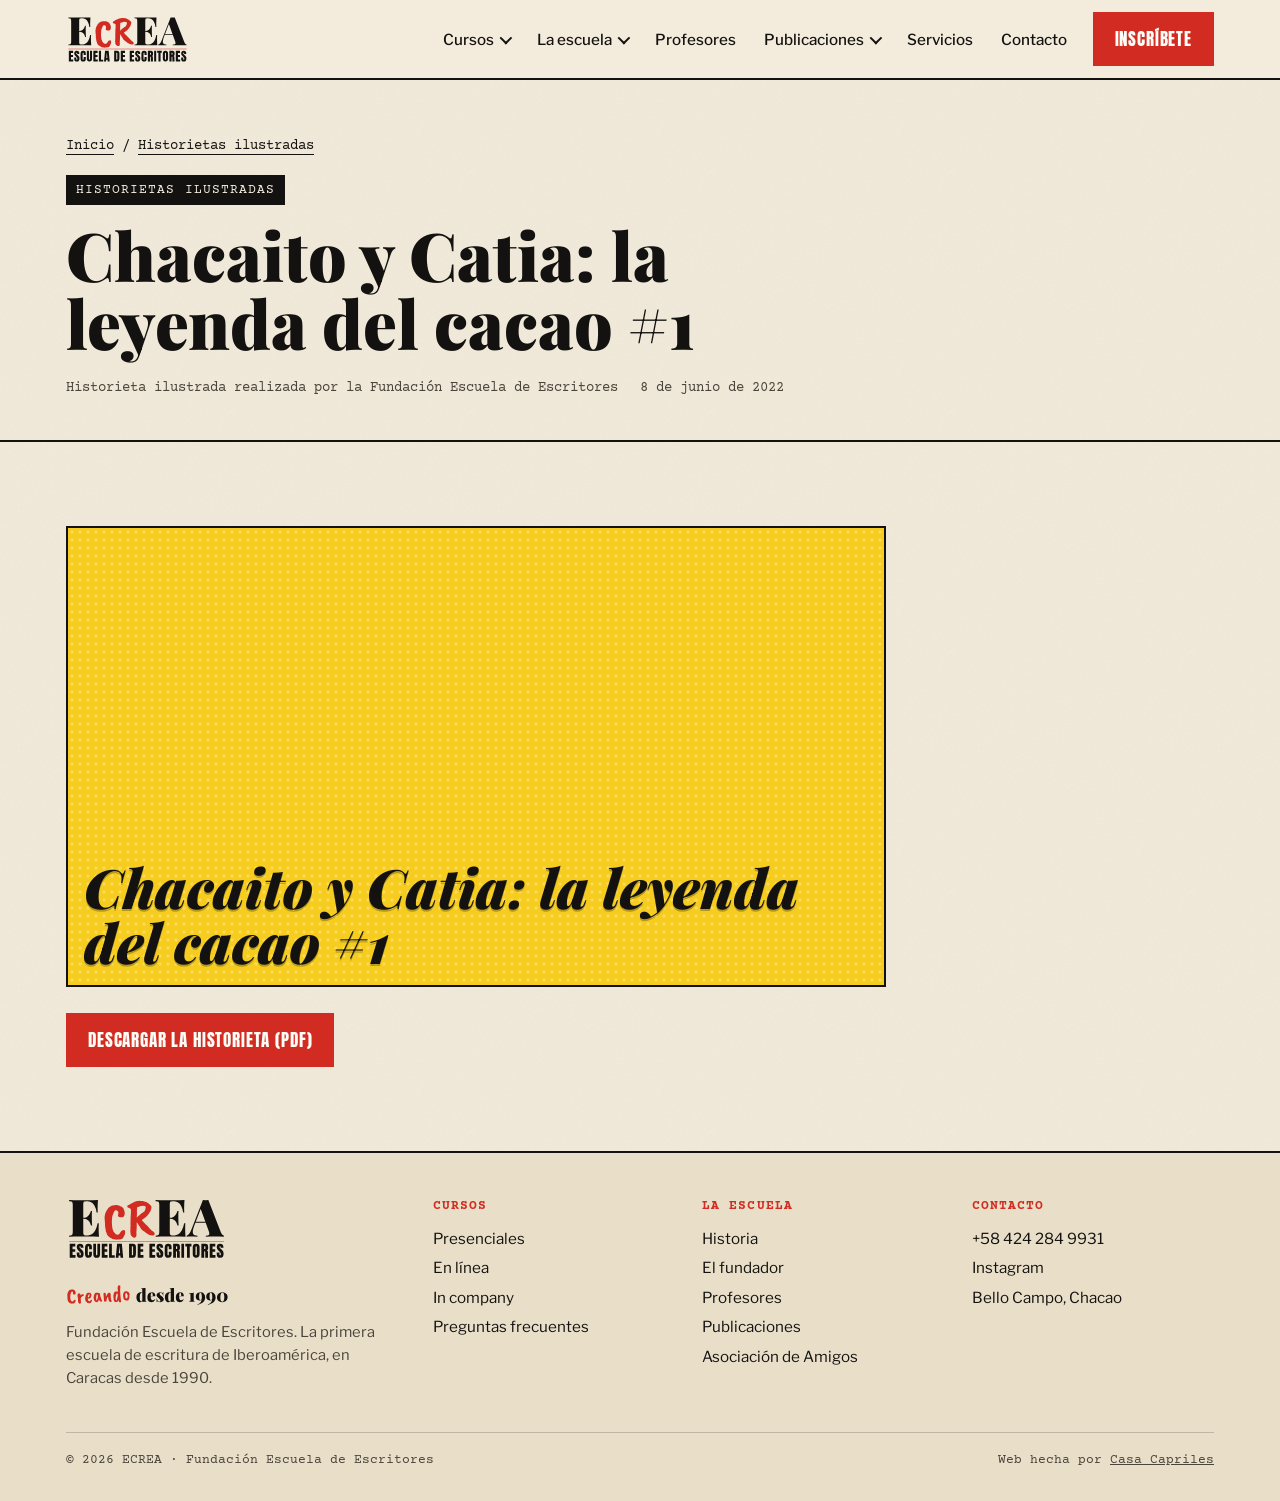
==== chacaito-y-catia-la-leyenda-del-cacao-1/index.html @ be370534 "Migrar las 5 historietas ilustradas con sus URL originales Co-Authored-By: Claude Opus 5.5 <noreply@" ====
<!doctype html>
<html lang="es">
<head>
<meta charset="utf-8">
<meta name="viewport" content="width=device-width, initial-scale=1, viewport-fit=cover">
<meta name="description" content="Chacaito y Catia: la leyenda del cacao #1: historieta ilustrada de la Fundación Escuela de Escritores ECREA.">
<meta property="og:title" content="ECREA · Escuela de Escritores">
<meta property="og:description" content="La primera escuela de escritura de Iberoamérica. Caracas, desde 1990.">
<meta property="og:url" content="https://ecrea.org/chacaito-y-catia-la-leyenda-del-cacao-1/">
<meta property="og:type" content="website">
<link rel="icon" type="image/svg+xml" href="../assets/ecrea-isotipo-claro.svg">
<style>body{margin:0}img{max-width:100%}[hidden]{display:none!important}</style>
<title>Chacaito y Catia: la leyenda del cacao #1 · ECREA</title>
<link rel="preconnect" href="https://fonts.googleapis.com">
<link rel="preconnect" href="https://fonts.gstatic.com" crossorigin>
<link rel="stylesheet" href="https://fonts.googleapis.com/css2?family=Anton&family=Courier+Prime:wght@400;700&family=Libre+Franklin:wght@400;500;700&family=Playfair+Display:ital,wght@0,700;0,900;1,700;1,900&display=swap">
<link rel="stylesheet" href="../assets/estilo.css">
</head>
<body>


<svg width="0" height="0" style="position:absolute" aria-hidden="true">
  <defs>
    <symbol id="bolt" viewBox="0 0 60 120"><path d="M36 0 L4 66 L26 66 L14 120 L58 44 L34 44 L48 0 Z" fill="#D22B21"/></symbol>
    <symbol id="bird" viewBox="0 0 64 26"><path d="M0 14 C10 4 22 2 32 16 C42 2 54 4 64 12 C52 10 42 14 32 24 C22 12 12 10 0 14 Z" fill="currentColor"/></symbol>
  </defs>
</svg>

<header class="top">
  <div class="wrap">
    <a class="logo" href="../" aria-label="ECREA · Escuela de Escritores, inicio">
      <img src="../assets/ecrea-logo-principal.svg" alt="ECREA · Escuela de Escritores" width="124" height="49">
    </a>
    <button class="burger" type="button" aria-expanded="false" aria-controls="menu"><i aria-hidden="true"></i><span>Menú</span></button>
    <nav class="main" id="menu" aria-label="Principal">
      <div class="item"><button class="top-link" type="button" aria-expanded="false" aria-controls="dd-cursos">Cursos<span class="chev" aria-hidden="true"></span></button>
        <div class="drop" id="dd-cursos"><a href="../#cursos"><b>Presenciales</b><small>En Bello Campo, Chacao</small></a><a href="../#cursos"><b>En línea</b><small>Desde cualquier país</small></a><a href="../#servicios"><b>Para empresas</b><small>Talleres in company a la medida</small></a><a href="../#cursos"><b>Preguntas frecuentes</b><small>Inscripción, pagos y certificados</small></a><a class="all" href="../#cursos">Ver todos los cursos</a></div></div>
      <div class="item"><button class="top-link" type="button" aria-expanded="false" aria-controls="dd-escuela">La escuela<span class="chev" aria-hidden="true"></span></button>
        <div class="drop" id="dd-escuela"><a href="../la-escuela/"><b>Historia</b><small>Desde 1990, la primera de Iberoamérica</small></a><a href="../la-escuela/#fundador"><b>El fundador</b><small>Vicencio González</small></a><a href="../#apoyo"><b>Asociación de Amigos</b><small>Apoya a la escuela</small></a><a class="all" href="../la-escuela/">Conoce la escuela</a></div></div>
      <div class="item"><a class="top-link" href="../profesores/">Profesores</a></div>
      <div class="item"><button class="top-link" type="button" aria-expanded="false" aria-controls="dd-pubs">Publicaciones<span class="chev" aria-hidden="true"></span></button>
        <div class="drop" id="dd-pubs"><a href="../#publicaciones"><b>Artículos y entrevistas</b><small>Ensayos, crónicas y conversaciones</small></a><a href="../#publicaciones"><b>Libros</b><small>Ediciones de la escuela</small></a><a href="../#publicaciones"><b>Escritos de alumnos</b><small>Los mejores trabajos de nuestros talleres</small></a><a href="../category/historietas-ilustradas/"><b>Historietas ilustradas</b><small>Cómics para lectores jóvenes</small></a><a href="../#publicaciones"><b>Concursos y convenios</b></a><a class="all" href="../#publicaciones">Todas las publicaciones</a></div></div>
      <div class="item"><a class="top-link" href="../#servicios">Servicios</a></div>
      <div class="item"><a class="top-link" href="../#contacto">Contacto</a></div>
      <a class="btn red" href="../#cursos">Inscríbete</a>
    </nav>
  </div>
</header>

<main id="inicio">
  <article class="comic-page">
  <header class="article-hero">
    <div class="wrap">
      <div class="crumbs"><a href="../">Inicio</a> / <a href="../category/historietas-ilustradas/">Historietas ilustradas</a></div>
      <span class="cat label">Historietas ilustradas</span>
      <h1>Chacaito y Catia: la leyenda del cacao #1</h1>
      <div class="byline"><span>Historieta ilustrada realizada por la Fundación Escuela de Escritores</span><span>8 de junio de 2022</span></div>
    </div>
  </header>
  <section class="block">
    <div class="wrap">
      <div class="cover c-yellow"><span>Chacaito y Catia: la leyenda del cacao #1</span></div>
      <div class="dl"><a class="btn red" href="https://escuelaescritorescaracas.org/wp-content/uploads/2022/08/ChacaitoyCatiaParte1_Corregido.pdf" target="_blank" rel="noopener">Descargar la historieta (PDF)</a></div>
    </div>
  </section>
  </article>
</main>

<footer>
  <div class="wrap">
    <div>
      <a class="logo" href="../" aria-label="ECREA · Escuela de Escritores, inicio"><img src="../assets/ecrea-logo-principal.svg" alt="ECREA · Escuela de Escritores" width="124" height="49"></a>
      <img class="lema" src="../assets/ecrea-lema-creando-desde-1990.svg" alt="Creando desde 1990" width="160" height="22">
      <p style="font-size:.92rem;max-width:34ch;color:var(--ink-soft)">Fundación Escuela de Escritores. La primera escuela de escritura de Iberoamérica, en Caracas desde 1990.</p>
    </div>
    <div><h5>Cursos</h5><ul><li><a href="../#cursos">Presenciales</a></li><li><a href="../#cursos">En línea</a></li><li><a href="../#servicios">In company</a></li><li><a href="../#cursos">Preguntas frecuentes</a></li></ul></div>
    <div><h5>La escuela</h5><ul><li><a href="../la-escuela/">Historia</a></li><li><a href="../la-escuela/#fundador">El fundador</a></li><li><a href="../profesores/">Profesores</a></li><li><a href="../#publicaciones">Publicaciones</a></li><li><a href="../#apoyo">Asociación de Amigos</a></li></ul></div>
    <div><h5>Contacto</h5><ul><li>+58 424 284 9931</li><li><a href="https://www.instagram.com/ecrea.caracas/" target="_blank" rel="noopener">Instagram</a></li><li>Bello Campo, Chacao</li></ul></div>
    <div class="legal"><span>© 2026 ECREA · Fundación Escuela de Escritores</span><span>Web hecha por <a href="https://casacapriles.com" target="_blank" rel="noopener" style="text-decoration:underline">Casa Capriles</a></span></div>
  </div>
</footer>

<script src="../assets/main.js"></script>

</body>
</html>
---- assets/estilo.css ----
/* Layout: collage de papel rasgado sobre crema; bandas a sangre con contenido en columna de 1180px */
:root{
  --paper:#F3ECDD; --paper-2:#E9DFC9; --ink:#141210; --ink-soft:#4A443B;
  --red:#D22B21; --yellow:#F6CD1E; --blue:#1E4D8C; --white:#FFFDF8;
  --f-display:"Playfair Display", Georgia, "Times New Roman", serif;
  --f-cond:"Anton", "Oswald", Impact, "Arial Narrow", sans-serif;
  --f-body:"Libre Franklin", "Helvetica Neue", Arial, sans-serif;
  --f-type:"Courier Prime", "Courier New", monospace;
  --max:1180px;
  color-scheme:light;
}
*{box-sizing:border-box}
html{scroll-behavior:smooth}
body{
  background:var(--paper); color:var(--ink); font-family:var(--f-body); font-size:17px; line-height:1.55;
  background-image:url("data:image/svg+xml,%3Csvg xmlns='http://www.w3.org/2000/svg' width='240' height='240'%3E%3Cfilter id='n'%3E%3CfeTurbulence type='fractalNoise' baseFrequency='.85' numOctaves='3' stitchTiles='stitch'/%3E%3CfeColorMatrix values='0 0 0 0 .35 0 0 0 0 .28 0 0 0 0 .18 0 0 0 .09 0'/%3E%3C/filter%3E%3Crect width='100%25' height='100%25' filter='url(%23n)'/%3E%3C/svg%3E");
}
body::before{content:"";position:fixed;inset:0 0 auto;height:env(safe-area-inset-top,0px);z-index:10;background:var(--paper)}
a{color:inherit}
:focus-visible{outline:3px solid var(--blue);outline-offset:3px}
.wrap{max-width:var(--max);margin:0 auto;padding-left:max(16px,env(safe-area-inset-left,0px));padding-right:max(16px,env(safe-area-inset-right,0px))}
h1,h2,h3{text-wrap:balance;margin:0}
.label{font-family:var(--f-type);font-size:.82rem;letter-spacing:.08em;text-transform:uppercase}
.mark{background:linear-gradient(100deg,transparent 0 2%,var(--yellow) 2% 97%,transparent 97%);background-size:100% 62%;background-repeat:no-repeat;background-position:0 78%;padding:0 .08em}
.torn{position:relative}

/* ---------- Cabecera ---------- */
header.top{position:sticky;top:env(safe-area-inset-top,0px);z-index:20;background:var(--paper);border-bottom:2px solid var(--ink)}
.top .wrap{display:flex;align-items:center;justify-content:space-between;gap:20px;padding-block:12px}
.logo{display:inline-block;line-height:0;text-decoration:none}
.logo img{height:49px;width:auto;display:block}
footer .logo img{height:64px}
.lema{display:block;height:22px;width:auto;margin-top:16px}
nav.main{display:flex;gap:22px;flex-wrap:wrap;align-items:center}


.btn{display:inline-flex;align-items:center;gap:8px;font-family:var(--f-cond);font-size:1.05rem;letter-spacing:.05em;text-transform:uppercase;text-decoration:none;padding:12px 20px;border:2px solid var(--ink);background:var(--ink);color:var(--white);transition:transform .15s ease, box-shadow .15s ease}
.btn:hover{transform:translate(-2px,-2px);box-shadow:4px 4px 0 var(--red)}
.btn.ghost{background:transparent;color:var(--ink)}
.btn.red{background:var(--red);border-color:var(--red)}
.menu-toggle{display:none}


/* ---------- Hero ---------- */
.hero{position:relative;overflow:hidden;padding-block:56px 72px}
.hero .wrap{display:grid;grid-template-columns:1.25fr .9fr;gap:40px;align-items:center}
.hero-copy{position:relative;z-index:2;min-width:0}
.hero .kicker{display:inline-block;background:var(--ink);color:var(--paper);padding:6px 12px;margin-bottom:22px}
.hero h1{font-family:var(--f-display);font-weight:900;font-size:clamp(2.9rem,7.4vw,6.4rem);line-height:.92;letter-spacing:-.015em}
.hero h1 em{font-style:italic;color:var(--red)}
.hero h1 .cond{display:block;font-family:var(--f-cond);font-weight:400;font-size:.52em;letter-spacing:.02em;line-height:1.05;margin-top:.25em;text-transform:uppercase}
.hero p.lead{font-size:1.2rem;max-width:34ch;margin:26px 0 30px;color:var(--ink-soft)}
.hero .ctas{display:flex;gap:14px;flex-wrap:wrap}

.collage{position:relative;aspect-ratio:4/5;max-width:100%;min-width:0}
.sheet{position:absolute;box-shadow:0 10px 24px rgba(40,30,10,.18)}
.sheet.year{inset:6% 4% 18% 8%;background:var(--ink);color:var(--paper);transform:rotate(-3deg);display:flex;flex-direction:column;justify-content:flex-end;padding:8% 9% 13%;overflow:hidden}
.sheet.year::before{content:"";position:absolute;inset:0;background-image:radial-gradient(circle,rgba(243,236,221,.22) 1.2px,transparent 1.6px);background-size:7px 7px;mask-image:linear-gradient(160deg,#000 10%,transparent 70%);-webkit-mask-image:linear-gradient(160deg,#000 10%,transparent 70%)}
.sheet.year .big{position:relative;font-family:var(--f-cond);font-size:clamp(5rem,13vw,10.5rem);line-height:.82;letter-spacing:-.01em}
.sheet.year .cap{position:relative;font-family:var(--f-type);font-size:.85rem;max-width:26ch;margin-top:12px;color:var(--paper-2)}
.sheet.strip{left:-4%;right:20%;bottom:9%;height:15%;background:var(--yellow);transform:rotate(2.5deg);display:flex;align-items:center;padding:0 7%}
.sheet.strip span{font-family:var(--f-display);font-weight:900;font-style:italic;font-size:clamp(1.15rem,2.4vw,1.9rem)}
.sheet.note{right:0;top:0;width:44%;background:var(--white);transform:rotate(5deg);padding:14px 16px;font-family:var(--f-type);font-size:.8rem;line-height:1.35}
.sheet.note b{display:block;font-family:var(--f-cond);font-weight:400;font-size:1.25rem;color:var(--blue);letter-spacing:.03em;margin-bottom:4px}
.bolt{position:absolute;z-index:3;filter:drop-shadow(0 6px 10px rgba(120,20,10,.25))}
.bolt.b1{width:22%;left:-6%;top:22%;transform:rotate(-12deg)}
.bolt.b2{width:12%;right:6%;bottom:-2%;transform:rotate(18deg)}
.birds{position:absolute;z-index:3;right:-2%;top:42%;width:38%;color:var(--ink)}
.hero .birds-bg{position:absolute;left:44%;top:6%;width:120px;opacity:.75;z-index:1}

@media (max-width:860px){
  .hero .wrap{grid-template-columns:1fr}
  .collage{max-width:440px;width:100%;margin:10px auto 0}
}

/* ---------- Cifras ---------- */
.stats{background:var(--red);color:var(--white)}
.stats .wrap{display:grid;grid-template-columns:repeat(4,1fr);padding-block:30px}
.stat{padding:6px 22px;border-left:2px solid rgba(255,253,248,.35);min-width:0}
.stat:first-child{border-left:0;padding-left:0}
.stat .n{font-family:var(--f-cond);font-size:clamp(2.4rem,5vw,3.8rem);line-height:1;font-variant-numeric:tabular-nums}
.stat .t{font-size:.95rem;margin-top:6px;max-width:22ch}
@media (max-width:760px){
  .stats .wrap{grid-template-columns:1fr 1fr;row-gap:22px}
  .stat:nth-child(3){border-left:0;padding-left:0}
}

/* ---------- Secciones ---------- */
section.block{padding-block:84px}
.sec-head{display:flex;justify-content:space-between;align-items:end;gap:24px;flex-wrap:wrap;margin-bottom:40px}
.sec-head h2{font-family:var(--f-display);font-weight:900;font-size:clamp(2.2rem,4.6vw,3.6rem);line-height:1}
.sec-head .label{color:var(--red);display:block;margin-bottom:10px}
.sec-head a.more{font-family:var(--f-cond);text-transform:uppercase;letter-spacing:.05em;text-decoration:none;border-bottom:3px solid var(--red);padding-bottom:2px}

/* Cursos */
.courses{display:grid;grid-template-columns:repeat(3,1fr);gap:26px}
.course{background:var(--white);border:2px solid var(--ink);display:flex;flex-direction:column;min-width:0;transition:transform .18s ease, box-shadow .18s ease}
.course:hover{transform:translate(-3px,-3px);box-shadow:6px 6px 0 var(--ink)}
.course .band{height:118px;position:relative;overflow:hidden;border-bottom:2px solid var(--ink)}
.course:nth-child(1) .band{background:var(--blue)}
.course:nth-child(2) .band{background:var(--yellow)}
.course:nth-child(3) .band{background:var(--red)}
.course .band .glyph{position:absolute;right:14px;bottom:-22px;font-family:var(--f-display);font-weight:900;font-style:italic;font-size:8rem;line-height:1;color:rgba(255,253,248,.9)}
.course:nth-child(2) .band .glyph{color:var(--ink)}
.course .band .tag{position:absolute;left:16px;top:14px;background:var(--ink);color:var(--paper);padding:4px 9px}
.course .body{padding:20px 20px 22px;display:flex;flex-direction:column;gap:10px;flex:1}
.course h3{font-family:var(--f-display);font-weight:900;font-size:1.45rem;line-height:1.1}
.course .meta{font-family:var(--f-type);font-size:.85rem;color:var(--ink-soft);display:flex;flex-wrap:wrap;gap:4px 14px}
.course p{margin:0;font-size:.97rem}
.course .go{margin-top:auto;padding-top:8px;font-family:var(--f-cond);text-transform:uppercase;letter-spacing:.05em;text-decoration:none;color:var(--red)}
@media (max-width:900px){.courses{grid-template-columns:1fr}}

/* Historia */
.history{background:var(--ink);color:var(--paper);position:relative;overflow:hidden}
.history .sec-head h2{color:var(--paper)}
.history .sec-head .label{color:var(--yellow)}
.history .intro{font-family:var(--f-display);font-style:italic;font-weight:700;font-size:clamp(1.3rem,2.4vw,1.75rem);line-height:1.35;max-width:46ch;margin:0 0 56px}
.history .intro .mark{color:var(--ink)}
.timeline{list-style:none;margin:0;padding:0;display:grid;grid-template-columns:repeat(3,1fr);gap:0;border-top:2px solid rgba(243,236,221,.25)}
.timeline li{padding:26px 26px 30px 0;border-bottom:2px solid rgba(243,236,221,.15);min-width:0}
.timeline li:not(:nth-child(3n+1)){padding-left:26px;border-left:2px solid rgba(243,236,221,.15)}
.timeline .y{font-family:var(--f-cond);font-size:2.6rem;line-height:1;color:var(--yellow)}
.timeline li:nth-child(1) .y{color:var(--red)}
.timeline h3{font-family:var(--f-body);font-weight:700;font-size:1.08rem;margin:10px 0 6px}
.timeline p{margin:0;font-size:.95rem;color:#CFC6B4}
@media (max-width:900px){
  .timeline{grid-template-columns:1fr}
  .timeline li,.timeline li:not(:nth-child(3n+1)){padding:22px 0;border-left:0}
}

/* Maestros */
.masters{padding-block:84px;position:relative;overflow:hidden}
.masters .wrap{position:relative}
.names{display:flex;flex-wrap:wrap;gap:6px 22px;align-items:baseline;margin-top:8px}
.names span{font-family:var(--f-display);font-weight:900;line-height:1.05}
.names span:nth-child(3n){font-family:var(--f-cond);font-weight:400;text-transform:uppercase;letter-spacing:.01em}
.names span:nth-child(4n+1){font-style:italic}
.names .s1{font-size:clamp(2.2rem,5.4vw,4.4rem)}
.names .s2{font-size:clamp(1.6rem,3.6vw,2.9rem)}
.names .s3{font-size:clamp(1.2rem,2.4vw,1.9rem);color:var(--ink-soft)}
.names .hi{color:var(--red)}
.names .bl{color:var(--blue)}
.masters .foot{margin-top:32px;max-width:60ch;color:var(--ink-soft)}

/* Publicaciones */
.pubs{display:grid;grid-template-columns:1.3fr 1fr;gap:28px}
.feature{position:relative;background:var(--yellow);border:2px solid var(--ink);padding:34px;display:flex;flex-direction:column;gap:14px;min-width:0}
.feature .label{color:var(--ink)}
.feature h3{font-family:var(--f-display);font-weight:900;font-size:clamp(1.9rem,3.6vw,2.9rem);line-height:1.02}
.feature p{margin:0;max-width:52ch}
.feature .by{font-family:var(--f-type);font-size:.9rem}
.feature .stamp{position:absolute;right:22px;top:-18px;transform:rotate(8deg);background:var(--red);color:var(--white);font-family:var(--f-cond);letter-spacing:.06em;padding:8px 12px;font-size:.95rem}
.list{display:flex;flex-direction:column;border-top:2px solid var(--ink);min-width:0}
.list a{display:grid;grid-template-columns:auto 1fr;gap:4px 16px;padding:18px 0;border-bottom:2px solid var(--ink);text-decoration:none}
.list a:hover h4{color:var(--red)}
.list .cat{grid-column:1/-1;font-family:var(--f-type);font-size:.78rem;letter-spacing:.06em;text-transform:uppercase;color:var(--blue)}
.list h4{grid-column:1/-1;margin:0;font-family:var(--f-display);font-weight:700;font-size:1.25rem;line-height:1.2}
.cats{display:flex;flex-wrap:wrap;gap:8px;margin-top:20px}
.cats a{font-family:var(--f-type);font-size:.82rem;text-decoration:none;border:1.5px solid var(--ink);padding:5px 10px;background:var(--white)}
.cats a:hover{background:var(--ink);color:var(--paper)}
@media (max-width:900px){.pubs{grid-template-columns:1fr}}

/* Servicios */
.services{display:grid;grid-template-columns:repeat(3,1fr);gap:0;border:2px solid var(--ink);background:var(--white)}
.svc{padding:28px;min-width:0}
.svc + .svc{border-left:2px solid var(--ink)}
.svc .label{color:var(--red)}
.svc h3{font-family:var(--f-cond);font-weight:400;font-size:1.9rem;letter-spacing:.01em;text-transform:uppercase;margin:8px 0 8px;line-height:1.05}
.svc p{margin:0;font-size:.97rem;color:var(--ink-soft)}
@media (max-width:900px){.services{grid-template-columns:1fr}.svc + .svc{border-left:0;border-top:2px solid var(--ink)}}

/* Sede + Contacto */
.visit{background:var(--blue);color:var(--white)}
.visit .wrap{display:grid;grid-template-columns:1.1fr 1fr;gap:48px;padding-block:80px;align-items:center}
.visit h2{font-family:var(--f-display);font-weight:900;font-size:clamp(2.2rem,4.6vw,3.6rem);line-height:1}
.visit h2 em{color:var(--yellow)}
.visit .addr{font-size:1.1rem;margin:20px 0 0;max-width:40ch}
.card-contact{background:var(--paper);color:var(--ink);padding:28px;transform:rotate(-1.5deg);box-shadow:0 14px 30px rgba(0,0,0,.25);min-width:0}
.card-contact dl{margin:0;display:grid;grid-template-columns:auto 1fr;gap:12px 18px}
.card-contact dt{font-family:var(--f-type);font-size:.8rem;text-transform:uppercase;letter-spacing:.07em;color:var(--ink-soft);padding-top:3px}
.card-contact dd{margin:0;font-weight:700;overflow-wrap:anywhere}
.card-contact .btn{margin-top:22px}
@media (max-width:860px){.visit .wrap{grid-template-columns:1fr}}

/* Apoyo */
.support .wrap{display:flex;gap:30px;align-items:center;justify-content:space-between;flex-wrap:wrap;padding-block:56px}
.support p{font-family:var(--f-display);font-weight:900;font-size:clamp(1.5rem,3vw,2.2rem);line-height:1.15;margin:0;max-width:30ch}

footer{border-top:2px solid var(--ink);background:var(--paper-2)}
footer .wrap{display:grid;grid-template-columns:1.4fr 1fr 1fr 1fr;gap:28px;padding-block:44px 30px}
footer h5{font-family:var(--f-type);text-transform:uppercase;letter-spacing:.08em;font-size:.8rem;margin:0 0 10px;color:var(--red)}
footer ul{list-style:none;margin:0;padding:0;display:flex;flex-direction:column;gap:6px;font-size:.95rem}
footer a{text-decoration:none}
footer a:hover{text-decoration:underline}
footer .legal{grid-column:1/-1;border-top:1px solid rgba(20,18,16,.2);padding-top:18px;font-family:var(--f-type);font-size:.8rem;color:var(--ink-soft);display:flex;justify-content:space-between;gap:12px;flex-wrap:wrap}
@media (max-width:860px){footer .wrap{grid-template-columns:1fr 1fr}}

/* Entrada de la portada */
@media (prefers-reduced-motion:no-preference){
  .hero h1,.hero p.lead,.hero .ctas{animation:rise .7s cubic-bezier(.2,.7,.2,1) both}
  .hero p.lead{animation-delay:.08s}.hero .ctas{animation-delay:.14s}
  .sheet,.bolt,.birds{animation:drop .8s cubic-bezier(.2,.8,.2,1) both}
  .sheet.strip{animation-delay:.15s}.sheet.note{animation-delay:.25s}.bolt{animation-delay:.35s}.birds{animation-delay:.45s}
  @keyframes rise{from{transform:translateY(14px)}to{transform:none}}
  @keyframes drop{from{translate:0 -10px;scale:1.03}to{translate:0 0;scale:1}}
}

/* ---------- Fundador ---------- */
.founder{display:grid;grid-template-columns:minmax(0,300px) 1fr;gap:44px;align-items:center;margin-top:64px;padding-top:56px;border-top:2px solid rgba(243,236,221,.25)}
.portrait{position:relative;aspect-ratio:4/5;max-width:100%;background:var(--paper);color:var(--ink);transform:rotate(-2.5deg);display:flex;align-items:center;justify-content:center;overflow:hidden}
.portrait::before{content:"";position:absolute;inset:0;background-image:radial-gradient(circle,rgba(20,18,16,.28) 1.3px,transparent 1.7px);background-size:7px 7px;-webkit-mask-image:linear-gradient(200deg,#000 15%,transparent 75%);mask-image:linear-gradient(200deg,#000 15%,transparent 75%)}
.portrait img{position:absolute;inset:0;width:100%;height:100%;object-fit:cover;filter:grayscale(1) contrast(1.1)}
.portrait .ini{position:relative;font-family:var(--f-display);font-weight:900;font-style:italic;font-size:6.5rem;line-height:1}
.portrait .ini b{color:var(--red);font-weight:900}
.portrait .tape{position:absolute;left:50%;top:-10px;width:110px;height:30px;margin-left:-55px;background:var(--yellow);opacity:.92;transform:rotate(3deg)}
.founder .role{display:inline-block;background:var(--red);color:var(--white);padding:5px 10px}
.founder h3{font-family:var(--f-display);font-weight:900;font-size:clamp(2.2rem,4.4vw,3.4rem);line-height:1;margin:14px 0 16px;color:var(--paper)}
.founder p{margin:0 0 14px;max-width:58ch;color:#CFC6B4;font-size:1.05rem}
.founder p strong{color:var(--paper)}
.founder .go{display:inline-block;margin-top:8px;font-family:var(--f-cond);text-transform:uppercase;letter-spacing:.05em;text-decoration:none;color:var(--yellow);border-bottom:3px solid var(--yellow);padding-bottom:2px}
@media (max-width:760px){.founder{grid-template-columns:1fr;gap:30px}.portrait{max-width:260px}}

/* ---------- Páginas internas ---------- */
.page-hero{padding-block:64px 48px;border-bottom:2px solid var(--ink)}
.page-hero h1{font-family:var(--f-display);font-weight:900;font-size:clamp(2.8rem,7vw,5.6rem);line-height:.95;letter-spacing:-.01em;margin-top:14px}
.page-hero h1 em{color:var(--red)}
.page-hero p{font-size:1.2rem;max-width:52ch;color:var(--ink-soft);margin:22px 0 0}
.crumbs{font-family:var(--f-type);font-size:.85rem}
.crumbs a{text-decoration:none;border-bottom:1px solid currentColor}
.prose{max-width:68ch}
.prose p{margin:0 0 1.1em;font-size:1.08rem}
.prose h3{font-family:var(--f-display);font-weight:900;font-size:1.7rem;margin:1.6em 0 .5em}
.founders-list{display:flex;flex-wrap:wrap;gap:10px;list-style:none;padding:0;margin:18px 0 0}
.founders-list li{border:1.5px solid var(--ink);background:var(--white);padding:6px 12px;font-weight:500}
.founders-list li.hl{background:var(--red);border-color:var(--red);color:var(--white)}
.quote{margin:40px 0;padding:26px 30px;background:var(--yellow);border:2px solid var(--ink);font-family:var(--f-display);font-style:italic;font-weight:700;font-size:1.35rem;line-height:1.35}
.quote cite{display:block;margin-top:12px;font-family:var(--f-type);font-style:normal;font-weight:400;font-size:.85rem}
.history.light{background:transparent;color:var(--ink)}

/* ---------- Menú con desplegables ---------- */
nav.main{gap:4px}
nav.main > .item{position:relative}
nav.main .top-link{display:inline-flex;align-items:center;gap:6px;padding:10px 12px;font:500 .95rem var(--f-body);color:var(--ink);background:none;border:0;cursor:pointer;text-decoration:none}
nav.main .top-link .chev{width:9px;height:9px;border-right:2px solid currentColor;border-bottom:2px solid currentColor;transform:rotate(45deg) translateY(-2px);transition:transform .15s ease}
nav.main .item.open .chev{transform:rotate(-135deg) translate(-1px,-1px)}
nav.main .top-link:hover,nav.main .item.open > .top-link,nav.main .top-link[aria-current]{text-decoration:underline;text-decoration-color:var(--red);text-decoration-thickness:3px;text-underline-offset:6px}
.drop{position:absolute;left:0;top:100%;min-width:250px;background:var(--white);border:2px solid var(--ink);box-shadow:6px 6px 0 var(--ink);padding:8px 0;display:none;z-index:30}
nav.main .item.open > .drop{display:block}
@media (hover:hover) and (min-width:981px){nav.main .item:hover > .drop{display:block}}
.drop a{display:block;padding:9px 18px;text-decoration:none;line-height:1.25}
.drop a b{display:block;font-weight:500;font-size:.97rem}
.drop a small{display:block;font-size:.8rem;color:var(--ink-soft);margin-top:2px}
.drop a:hover,.drop a:focus-visible{background:var(--yellow)}
.drop .all{border-top:1.5px solid var(--ink);margin-top:6px;padding-top:11px;font-family:var(--f-cond);text-transform:uppercase;letter-spacing:.05em;font-size:.95rem;color:var(--red)}
nav.main .btn{margin-left:10px}
.burger{display:none;align-items:center;gap:10px;background:none;border:2px solid var(--ink);padding:9px 12px;font:400 1rem var(--f-cond);letter-spacing:.06em;text-transform:uppercase;cursor:pointer;color:var(--ink)}
.burger i{position:relative;display:block;width:18px;height:2px;background:currentColor}
.burger i::before,.burger i::after{content:"";position:absolute;left:0;width:18px;height:2px;background:currentColor}
.burger i::before{top:-6px}.burger i::after{top:6px}
@media (max-width:980px){
  .burger{display:inline-flex}
  nav.main{display:none;position:fixed;inset:var(--hdr,74px) 0 0 0;background:var(--paper);flex-direction:column;align-items:stretch;gap:0;overflow-y:auto;padding:10px max(16px,env(safe-area-inset-right,0px)) calc(24px + env(safe-area-inset-bottom,0px)) max(16px,env(safe-area-inset-left,0px));border-top:2px solid var(--ink)}
  body.menu-open nav.main{display:flex}
  body.menu-open{overflow:hidden}
  nav.main > .item{border-bottom:2px solid var(--ink)}
  nav.main .top-link{width:100%;justify-content:space-between;padding:16px 0;font:400 1.6rem var(--f-cond);text-transform:uppercase;letter-spacing:.02em}
  nav.main .top-link:hover,nav.main .item.open > .top-link{text-decoration:none;color:var(--red)}
  .drop{position:static;border:0;box-shadow:none;background:transparent;padding:0 0 14px;min-width:0}
  .drop a{padding:9px 0}
  nav.main .btn{margin:22px 0 0;justify-content:center}
}

/* ---------- Profesores ---------- */
.pic{position:relative;display:flex;align-items:center;justify-content:center;overflow:hidden;background:var(--paper-2)}
.pic::before{content:"";position:absolute;inset:0;background-image:radial-gradient(circle,rgba(20,18,16,.22) 1.2px,transparent 1.6px);background-size:6px 6px;-webkit-mask-image:linear-gradient(200deg,#000 10%,transparent 80%);mask-image:linear-gradient(200deg,#000 10%,transparent 80%)}
.pic img{position:absolute;inset:0;width:100%;height:100%;object-fit:cover;filter:grayscale(1) contrast(1.08)}
.pic .ini{position:relative;font-family:var(--f-display);font-weight:900;font-style:italic;line-height:1;color:var(--ink)}
.pic .ini b{color:var(--red);font-weight:900}
.profs{display:grid;grid-template-columns:repeat(3,minmax(0,1fr));gap:26px}
.prof{background:var(--white);border:2px solid var(--ink);display:flex;flex-direction:column;min-width:0;scroll-margin-top:110px}
.prof .pic{aspect-ratio:4/3;border-bottom:2px solid var(--ink)}
.prof .pic .ini{font-size:4.4rem}
.prof .txt{padding:18px 20px 22px}
.prof .label{color:var(--red)}
.prof h3{font-family:var(--f-display);font-weight:900;font-size:1.45rem;line-height:1.1;margin:6px 0 10px}
.prof p{margin:0;font-size:.95rem;color:var(--ink-soft)}
.prof.lead{grid-column:1/-1;flex-direction:row;background:var(--ink);color:var(--paper)}
.prof.lead .pic{aspect-ratio:auto;width:300px;flex:none;border-bottom:0;border-right:2px solid var(--ink);background:var(--paper)}
.prof.lead .pic .ini{font-size:6rem}
.prof.lead .txt{padding:34px 36px;align-self:center}
.prof.lead .label{color:var(--yellow)}
.prof.lead h3{font-size:clamp(2rem,4vw,3rem);color:var(--paper)}
.prof.lead p{color:#CFC6B4;font-size:1.05rem;max-width:62ch}
@media (max-width:980px){.profs{grid-template-columns:repeat(2,minmax(0,1fr))}}
@media (max-width:640px){.profs{grid-template-columns:1fr}.prof.lead{flex-direction:column}.prof.lead .pic{width:100%;aspect-ratio:4/3;border-right:0;border-bottom:2px solid var(--ink)}}
.faculty{margin-top:56px;padding-top:40px;border-top:2px solid var(--ink)}
.faculty .head{display:flex;justify-content:space-between;align-items:end;gap:20px;flex-wrap:wrap;margin-bottom:26px}
.faculty h3{font-family:var(--f-display);font-weight:900;font-size:clamp(1.7rem,3.2vw,2.4rem);line-height:1.05}
.faces{display:grid;grid-template-columns:repeat(8,minmax(0,1fr));gap:18px}
.face{text-decoration:none;display:flex;flex-direction:column;gap:4px;min-width:0}
.face .pic{aspect-ratio:1;border-radius:50%;border:2px solid var(--ink);margin-bottom:8px;transition:transform .15s ease}
.face:hover .pic{transform:rotate(-4deg) scale(1.04)}
.face .pic .ini{font-size:2.1rem}
.face b{font-size:.92rem;line-height:1.2}
.face small{font-family:var(--f-type);font-size:.74rem;color:var(--ink-soft);line-height:1.25}
@media (max-width:980px){.faces{grid-template-columns:repeat(4,minmax(0,1fr))}}
@media (max-width:460px){.faces{grid-template-columns:repeat(2,minmax(0,1fr))}}
.face .pic .ini b{font-size:inherit;line-height:inherit;font-weight:900}
.faculty a.more{font-family:var(--f-cond);text-transform:uppercase;letter-spacing:.05em;text-decoration:none;border-bottom:3px solid var(--red);padding-bottom:2px}

/* ---------- Artículo ---------- */
.article-hero{padding-block:56px 40px;border-bottom:2px solid var(--ink)}
.article-hero .cat{display:inline-block;background:var(--ink);color:var(--paper);padding:5px 10px;margin-top:18px}
.article-hero h1{font-family:var(--f-display);font-weight:900;font-size:clamp(2.2rem,5.4vw,4.2rem);line-height:1;margin-top:16px;max-width:20ch}
.article-hero .sub{font-family:var(--f-display);font-style:italic;font-weight:700;font-size:clamp(1.2rem,2.4vw,1.6rem);color:var(--red);margin:18px 0 0;max-width:42ch}
.byline{display:flex;flex-wrap:wrap;gap:6px 22px;margin-top:22px;font-family:var(--f-type);font-size:.88rem;color:var(--ink-soft)}
.byline b{color:var(--ink)}
.notice{border:2px dashed var(--ink);padding:20px 22px;background:var(--white);margin:30px 0}
.notice .btn{margin-top:14px}
.discurso .lede{font-family:var(--f-display);font-style:italic;font-weight:700;font-size:1.3rem;line-height:1.4;margin-bottom:1.6em}
.discurso > p:nth-of-type(2)::first-letter{float:left;font-family:var(--f-display);font-weight:900;font-size:4.2em;line-height:.82;margin:.06em .1em 0 0;color:var(--red)}
.discurso p{line-height:1.7}
.discurso .firma{margin-top:2.4em;padding-top:1.2em;border-top:2px solid var(--ink);font-family:var(--f-display);font-weight:900;font-size:1.3rem;line-height:1.3}
.discurso .firma span{font-family:var(--f-type);font-weight:400;font-size:.85rem;color:var(--ink-soft)}

/* ---------- Historietas ---------- */
.comics{display:grid;grid-template-columns:repeat(auto-fill,minmax(200px,1fr));gap:26px}
.comic{display:flex;flex-direction:column;text-decoration:none;background:var(--white);border:2px solid var(--ink);min-width:0;transition:transform .15s ease,box-shadow .15s ease}
.comic:hover{transform:translate(-3px,-3px);box-shadow:6px 6px 0 var(--ink)}
.cover{position:relative;aspect-ratio:4/3;display:flex;align-items:flex-end;padding:16px;overflow:hidden;border-bottom:2px solid var(--ink);color:var(--white)}
.cover img{position:absolute;inset:0;width:100%;height:100%;object-fit:cover}
.cover::before{content:"";position:absolute;inset:0;background-image:radial-gradient(circle,rgba(255,253,248,.28) 1.4px,transparent 1.8px);background-size:8px 8px}
.cover span{position:relative;font-family:var(--f-display);font-weight:900;font-style:italic;font-size:1.7rem;line-height:1;text-shadow:0 2px 0 rgba(0,0,0,.25)}
.cover.c-red{background:var(--red)}.cover.c-blue{background:var(--blue)}.cover.c-yellow{background:var(--yellow);color:var(--ink)}.cover.c-ink{background:var(--ink)}
.comic .meta{padding:14px 16px 18px;display:flex;flex-direction:column;gap:6px}
.comic .meta b{font-family:var(--f-display);font-weight:900;font-size:1.2rem;line-height:1.15}
.comic .meta small{font-family:var(--f-type);font-size:.8rem;color:var(--ink-soft)}
.comic-page .cover{aspect-ratio:16/9;max-width:820px;border:2px solid var(--ink);margin-bottom:26px}
.comic-page .cover span{font-size:clamp(2rem,5vw,3.4rem)}
.video{position:relative;aspect-ratio:16/9;max-width:820px;border:2px solid var(--ink);background:var(--ink);margin-bottom:22px}
.video iframe{position:absolute;inset:0;width:100%;height:100%;border:0}
.dl{display:flex;flex-wrap:wrap;gap:12px;align-items:center}
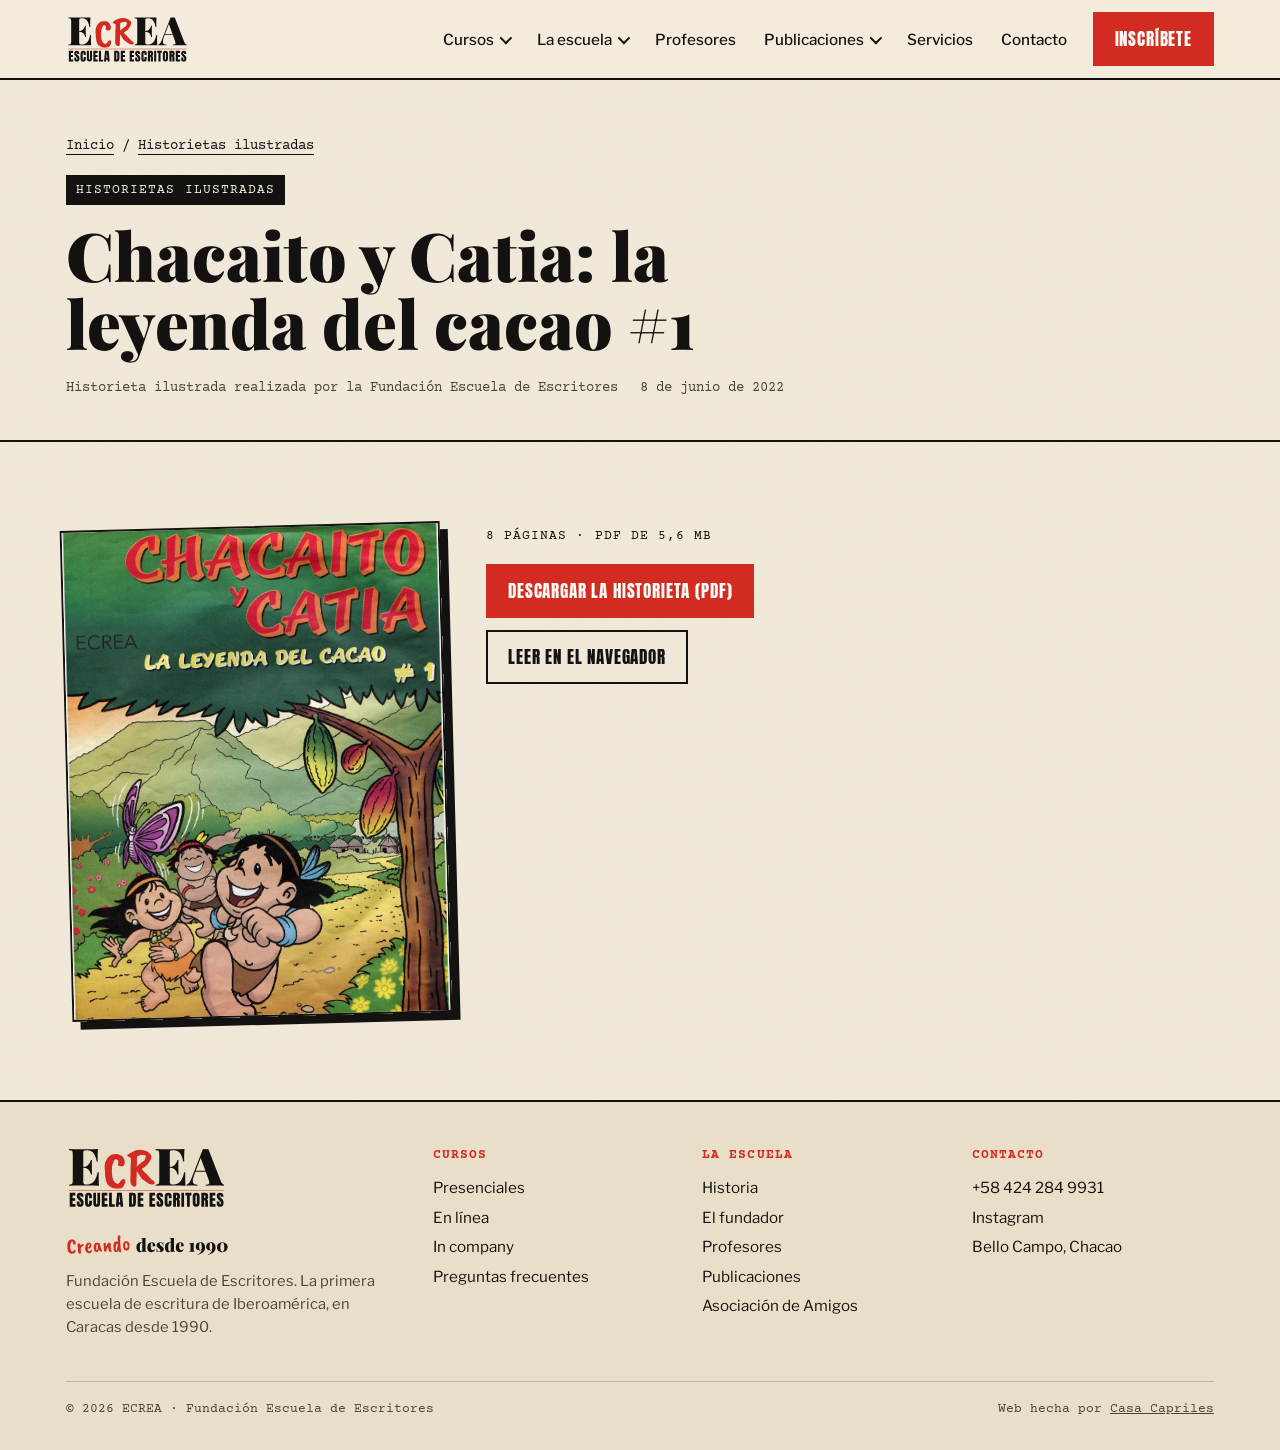
==== commit 62b8a666: "Alojar los PDF de las historietas y sus portadas Co-Authored-By: Claude Opus 5.5 <noreply@anthropic." ====
--- a/chacaito-y-catia-la-leyenda-del-cacao-1/index.html
+++ b/chacaito-y-catia-la-leyenda-del-cacao-1/index.html
@@ -58,9 +58,9 @@
     </div>
   </header>
   <section class="block">
-    <div class="wrap">
-      <div class="cover c-yellow"><span>Chacaito y Catia: la leyenda del cacao #1</span></div>
-      <div class="dl"><a class="btn red" href="https://escuelaescritorescaracas.org/wp-content/uploads/2022/08/ChacaitoyCatiaParte1_Corregido.pdf" target="_blank" rel="noopener">Descargar la historieta (PDF)</a></div>
+    <div class="wrap comic-layout">
+      <img class="cover-img" src="../assets/historietas/chacaito-y-catia-1.jpg" alt="Portada de Chacaito y Catia: la leyenda del cacao #1" width="935" height="1210">
+      <div class="dl"><p class="label" style="margin:0 0 6px">8 páginas · PDF de 5,6 MB</p><a class="btn red" href="../assets/historietas/chacaito-y-catia-1.pdf" download>Descargar la historieta (PDF)</a><a class="btn ghost" href="../assets/historietas/chacaito-y-catia-1.pdf" target="_blank" rel="noopener">Leer en el navegador</a></div>
     </div>
   </section>
   </article>
--- a/assets/estilo.css
+++ b/assets/estilo.css
@@ -340,3 +340,11 @@
 .video{position:relative;aspect-ratio:16/9;max-width:820px;border:2px solid var(--ink);background:var(--ink);margin-bottom:22px}
 .video iframe{position:absolute;inset:0;width:100%;height:100%;border:0}
 .dl{display:flex;flex-wrap:wrap;gap:12px;align-items:center}
+.comic .cover{aspect-ratio:3/4;padding:0}
+.comic .cover::before{display:none}
+.comic .cover img{object-position:top}
+.video-cover i{position:absolute;left:50%;top:50%;width:64px;height:64px;margin:-32px 0 0 -32px;border-radius:50%;background:var(--red);color:var(--white);display:flex;align-items:center;justify-content:center;font-style:normal;font-size:1.5rem;padding-left:4px;border:2px solid var(--ink)}
+.comic-layout{display:grid;grid-template-columns:minmax(0,380px) 1fr;gap:40px;align-items:start}
+.cover-img{width:100%;height:auto;border:2px solid var(--ink);box-shadow:8px 8px 0 var(--ink);transform:rotate(-1.5deg)}
+.comic-layout .dl{flex-direction:column;align-items:flex-start}
+@media (max-width:760px){.comic-layout{grid-template-columns:1fr}.cover-img{max-width:340px}}
